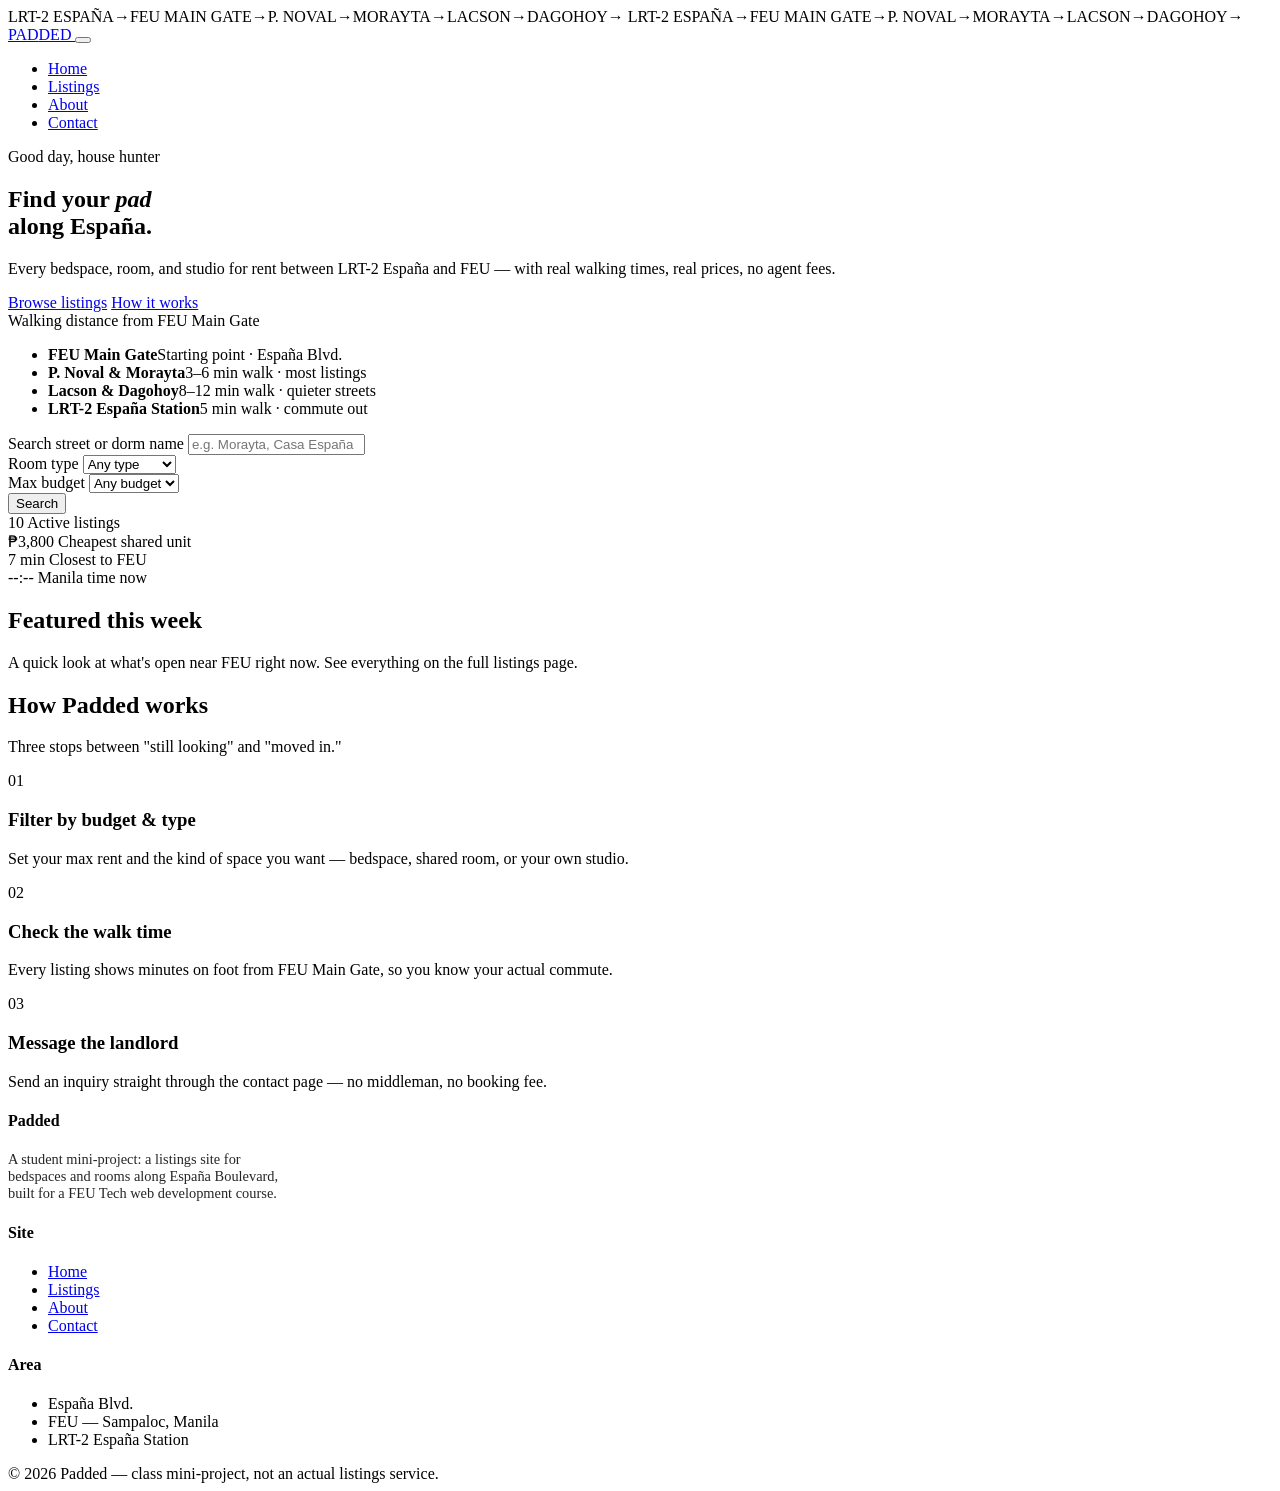
==== index.html @ 3aa0f901 "Add files via upload" ====
<!DOCTYPE html>
<html lang="en">
<head>
  <meta charset="UTF-8">
  <meta name="viewport" content="width=device-width, initial-scale=1.0">
  <title>Padded — Find Your Pad Along España Blvd</title>
  <meta name="description" content="Padded helps FEU and Manila-area students find bedspaces, rooms, and studio units for rent along España Boulevard — with real walking distances, prices, and amenities.">
  <meta name="keywords" content="dorm España, boarding house FEU, bedspace Manila, student housing España Blvd, dorm hunter">
  <link rel="preconnect" href="https://fonts.googleapis.com">
  <link href="https://fonts.googleapis.com/css2?family=Anton&family=IBM+Plex+Mono:wght@400;600&family=Work+Sans:wght@400;500;600;700&display=swap" rel="stylesheet">
  <link rel="stylesheet" href="css/style.css">
</head>
<body>

  <div class="route-strip" aria-hidden="true">
    <div class="route-strip__track">
      <span>LRT-2 ESPAÑA</span><span>→</span><span>FEU MAIN GATE</span><span>→</span><span>P. NOVAL</span><span>→</span><span>MORAYTA</span><span>→</span><span>LACSON</span><span>→</span><span>DAGOHOY</span><span>→</span>
      <span>LRT-2 ESPAÑA</span><span>→</span><span>FEU MAIN GATE</span><span>→</span><span>P. NOVAL</span><span>→</span><span>MORAYTA</span><span>→</span><span>LACSON</span><span>→</span><span>DAGOHOY</span><span>→</span>
    </div>
  </div>

  <header class="site-header">
    <nav class="nav">
      <a href="index.html" class="brand">
        <span class="brand__mark">PAD</span>DED
      </a>
      <button class="nav__toggle" id="navToggle" aria-expanded="false" aria-controls="navLinks" aria-label="Toggle navigation menu">
        <span></span><span></span><span></span>
      </button>
      <ul class="nav__links" id="navLinks">
        <li><a href="index.html" aria-current="page">Home</a></li>
        <li><a href="listings.html">Listings</a></li>
        <li><a href="about.html">About</a></li>
        <li><a href="contact.html">Contact</a></li>
      </ul>
    </nav>
  </header>

  <main>
    <section class="hero">
      <div class="container">
        <div class="hero__grid">
          <div>
            <span class="eyebrow" id="greeting">Good day, house hunter</span>
            <h1>Find your <em>pad</em><br>along España.</h1>
            <p class="lead">Every bedspace, room, and studio for rent between LRT-2 España and FEU — with real walking times, real prices, no agent fees.</p>
            <div class="hero__actions">
              <a href="listings.html" class="btn btn--primary">Browse listings</a>
              <a href="about.html" class="btn btn--outline">How it works</a>
            </div>
          </div>
          <div class="route-map">
            <span class="route-map__label">Walking distance from FEU Main Gate</span>
            <ul class="route-line">
              <li><strong>FEU Main Gate</strong><span>Starting point · España Blvd.</span></li>
              <li class="here"><strong>P. Noval &amp; Morayta</strong><span>3–6 min walk · most listings</span></li>
              <li><strong>Lacson &amp; Dagohoy</strong><span>8–12 min walk · quieter streets</span></li>
              <li><strong>LRT-2 España Station</strong><span>5 min walk · commute out</span></li>
            </ul>
          </div>
        </div>
      </div>
    </section>

    <div class="container">
      <form class="search-panel" id="homeSearch" action="listings.html" method="get">
        <div class="field">
          <label for="q">Search street or dorm name</label>
          <input type="text" id="q" name="q" placeholder="e.g. Morayta, Casa España">
        </div>
        <div class="field">
          <label for="type">Room type</label>
          <select id="type" name="type">
            <option value="">Any type</option>
            <option value="Shared Unit">Shared Unit</option>
              <option value="Bedspace">Bedspace</option>
            <option value="Room for 2">Room for 2</option>
            <option value="Studio">Studio</option>
            <option value="Whole Unit">Whole Unit</option>
          </select>
        </div>
        <div class="field">
          <label for="budget">Max budget</label>
          <select id="budget" name="budget">
            <option value="">Any budget</option>
            <option value="3000">₱3,000</option>
            <option value="5000">₱5,000</option>
            <option value="8000">₱8,000</option>
            <option value="15000">₱15,000</option>
          </select>
        </div>
        <button type="submit" class="btn btn--dark">Search</button>
      </form>
    </div>

    <section>
      <div class="container">
        <div class="stat-strip">
          <div class="stat-strip__item">
            <span class="stat-strip__num" id="statCount">10</span>
            <span class="stat-strip__label">Active listings</span>
          </div>
          <div class="stat-strip__item">
            <span class="stat-strip__num">₱3,800</span>
            <span class="stat-strip__label">Cheapest shared unit</span>
          </div>
          <div class="stat-strip__item">
            <span class="stat-strip__num">7 min</span>
            <span class="stat-strip__label">Closest to FEU</span>
          </div>
          <div class="stat-strip__item">
            <span class="stat-strip__num" id="statTime">--:--</span>
            <span class="stat-strip__label">Manila time now</span>
          </div>
        </div>
      </div>
    </section>

    <section id="featured">
      <div class="container">
        <div class="section-head">
          <h2>Featured this week</h2>
          <p>A quick look at what's open near FEU right now. See everything on the full listings page.</p>
        </div>
        <div class="listing-grid" id="featuredGrid"></div>
      </div>
    </section>

    <section class="section--dark">
      <div class="container">
        <div class="section-head">
          <h2>How Padded works</h2>
          <p>Three stops between "still looking" and "moved in."</p>
        </div>
        <div class="steps">
          <div class="step">
            <span class="step__num">01</span>
            <h3>Filter by budget &amp; type</h3>
            <p>Set your max rent and the kind of space you want — bedspace, shared room, or your own studio.</p>
          </div>
          <div class="step">
            <span class="step__num">02</span>
            <h3>Check the walk time</h3>
            <p>Every listing shows minutes on foot from FEU Main Gate, so you know your actual commute.</p>
          </div>
          <div class="step">
            <span class="step__num">03</span>
            <h3>Message the landlord</h3>
            <p>Send an inquiry straight through the contact page — no middleman, no booking fee.</p>
          </div>
        </div>
      </div>
    </section>
  </main>

  <footer class="site-footer">
    <div class="container">
      <div class="footer-grid">
        <div>
          <h4>Padded</h4>
          <p style="max-width:38ch;opacity:.85;font-size:.9rem;">A student mini-project: a listings site for bedspaces and rooms along España Boulevard, built for a FEU Tech web development course.</p>
        </div>
        <div>
          <h4>Site</h4>
          <ul>
            <li><a href="index.html">Home</a></li>
            <li><a href="listings.html">Listings</a></li>
            <li><a href="about.html">About</a></li>
            <li><a href="contact.html">Contact</a></li>
          </ul>
        </div>
        <div>
          <h4>Area</h4>
          <ul>
            <li>España Blvd.</li>
            <li>FEU — Sampaloc, Manila</li>
            <li>LRT-2 España Station</li>
          </ul>
        </div>
      </div>
      <div class="footer-bottom">
        <span>© 2026 Padded — class mini-project, not an actual listings service.</span>
        <span id="footerTime"></span>
      </div>
    </div>
  </footer>

  <script src="js/listings-data.js"></script>
  <script src="js/main.js"></script>
</body>
</html>
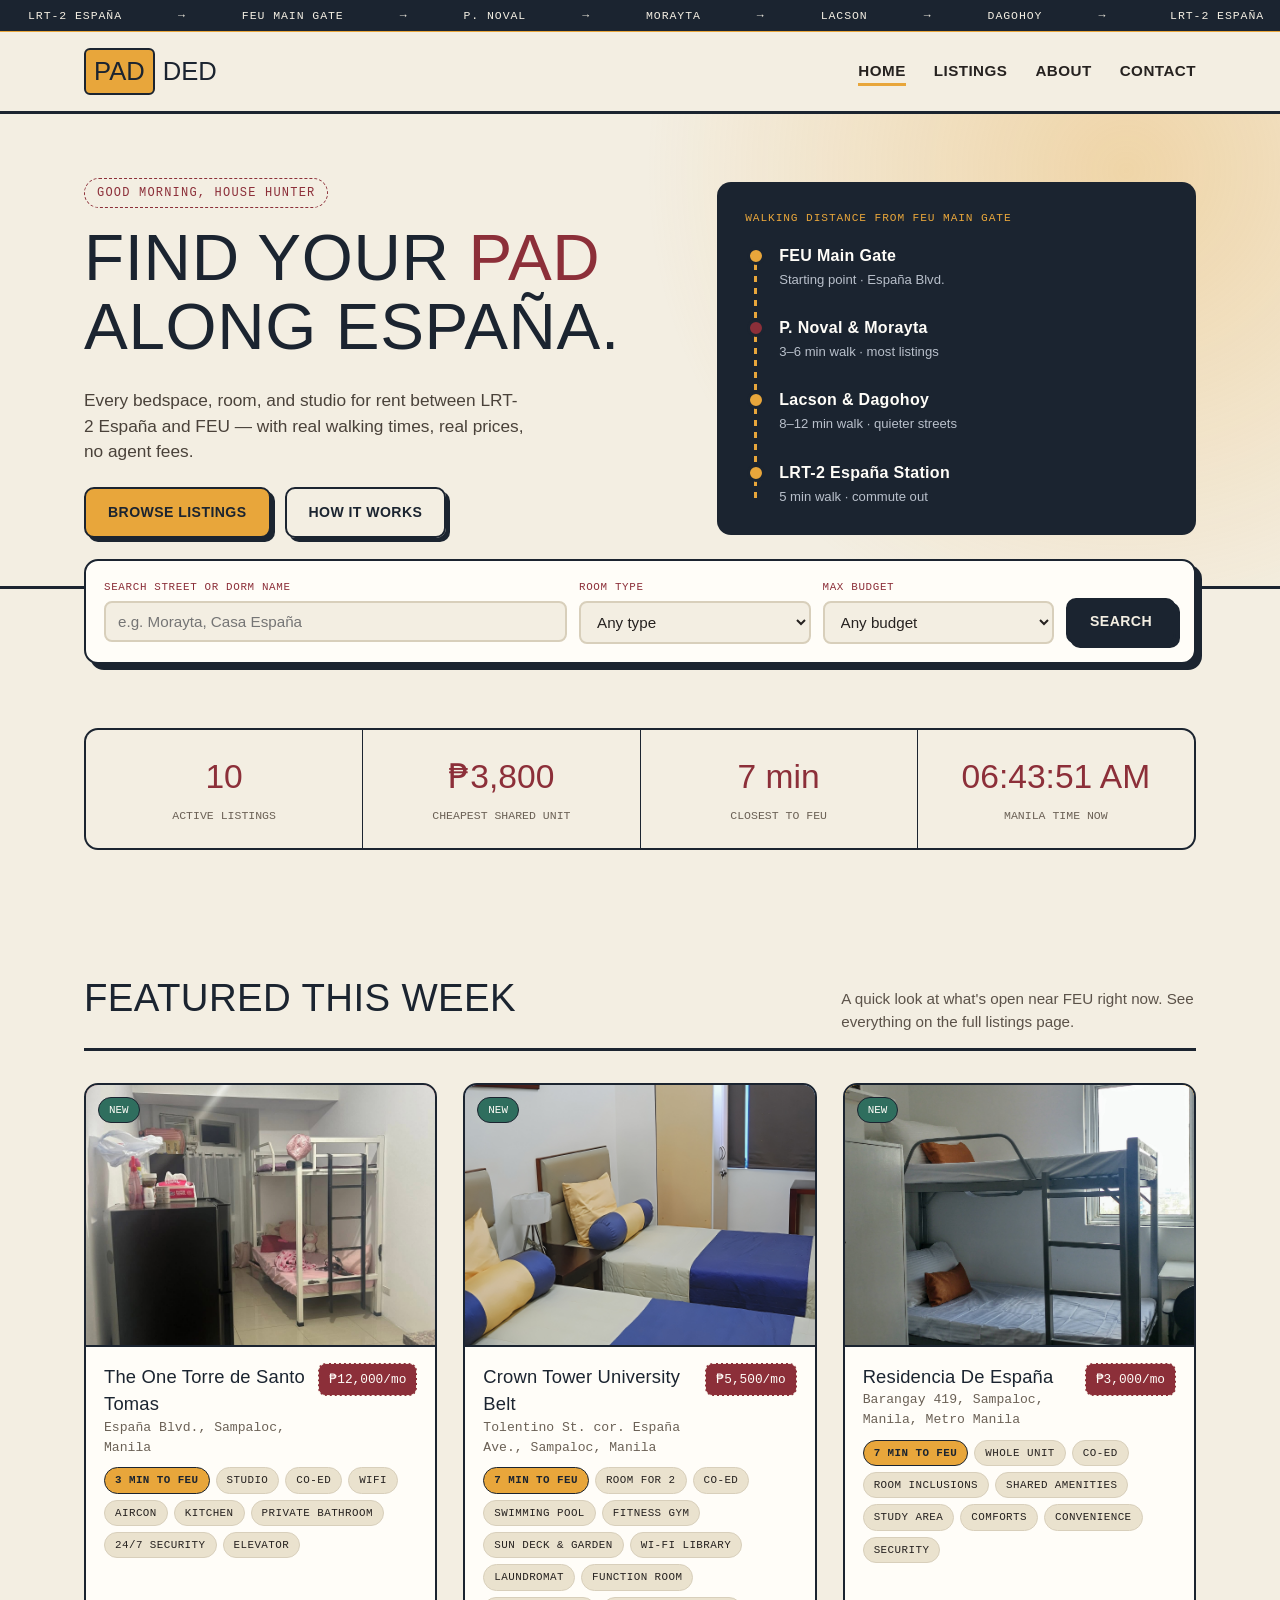
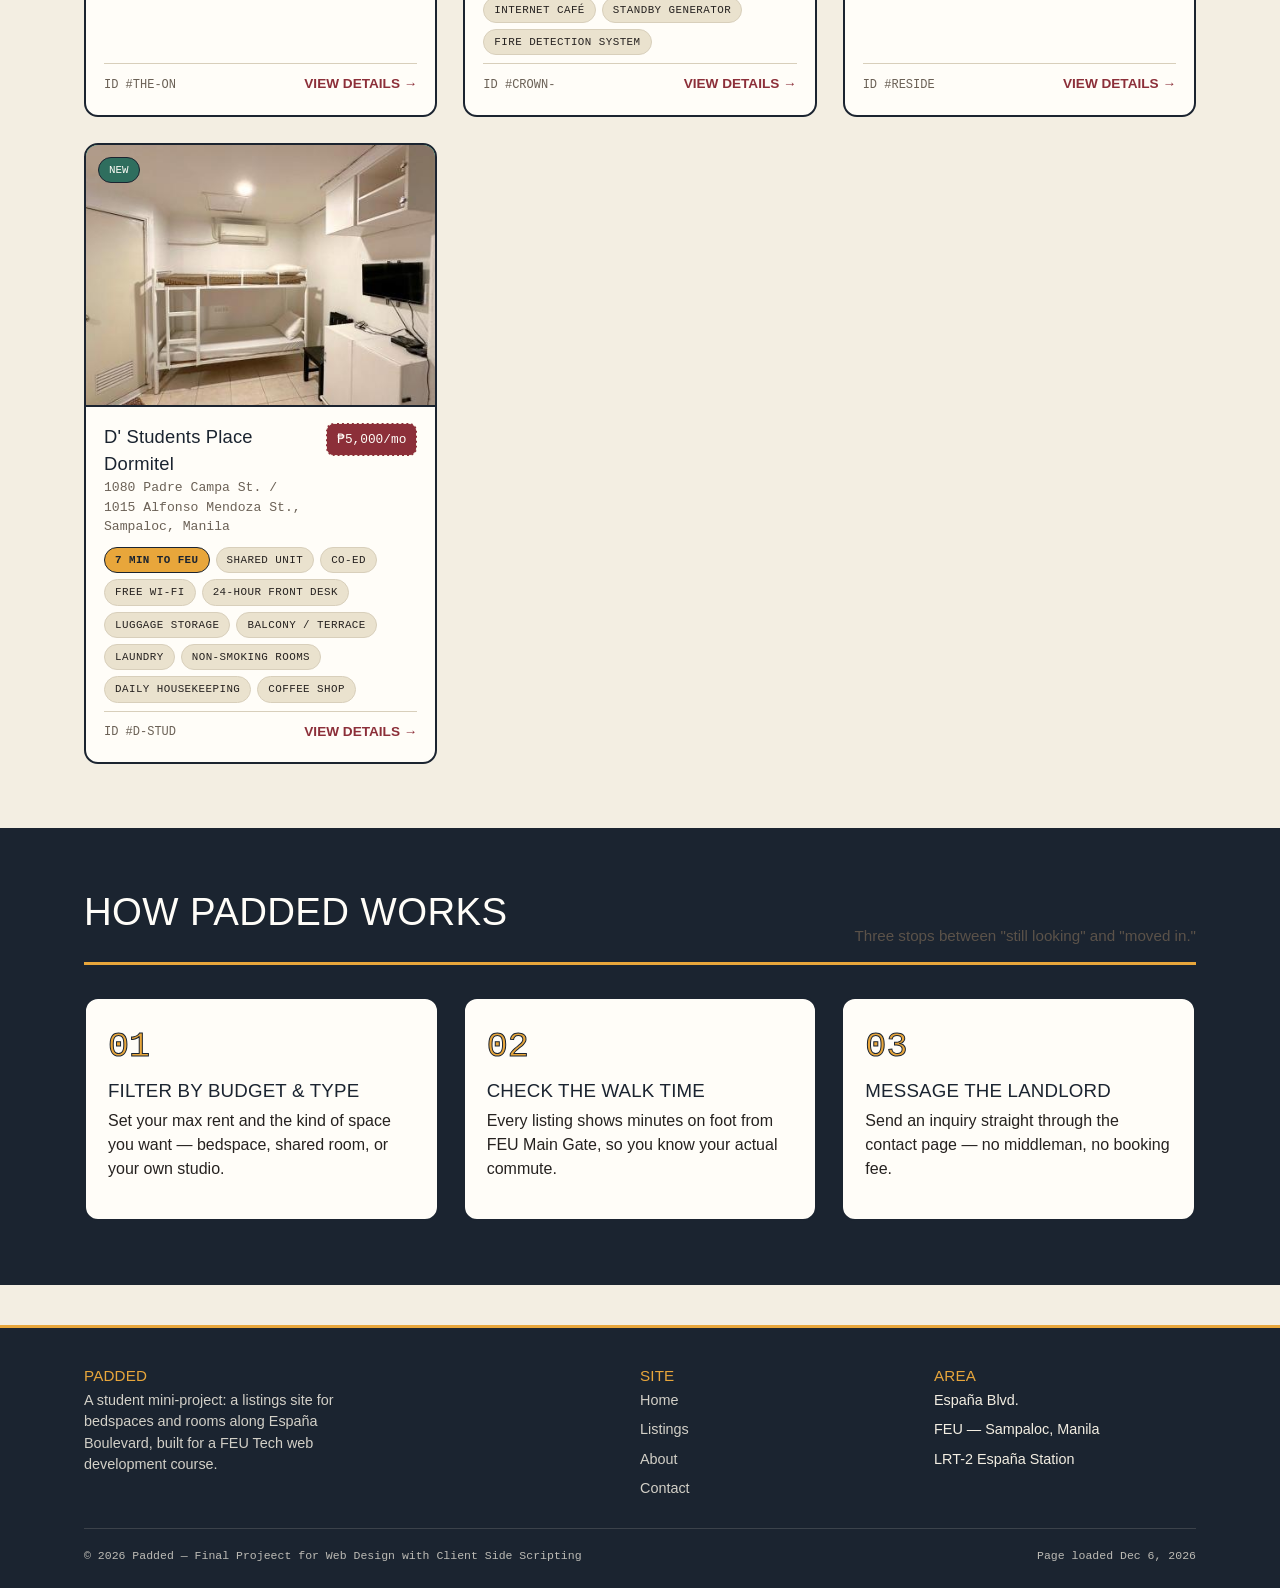
==== commit 3b34eeb9: "Update index.html" ====
--- a/index.html
+++ b/index.html
@@ -179,7 +179,7 @@
         </div>
       </div>
       <div class="footer-bottom">
-        <span>© 2026 Padded — class mini-project, not an actual listings service.</span>
+        <span>© 2026 Padded — Final Projeect for Web Design with Client Side Scripting</span>
         <span id="footerTime"></span>
       </div>
     </div>
--- a/css/style.css
+++ b/css/style.css
@@ -0,0 +1,834 @@
+/* =========================================================
+   PADDED — dorm hunting along España Blvd
+   Design tokens
+   ========================================================= */
+:root{
+  --ink:#1B2430;
+  --paper:#F3EEE2;
+  --paper-2:#EAE2CE;
+  --amber:#E8A63B;
+  --maroon:#8C2F39;
+  --teak:#2F6E5E;
+  --charcoal:#262220;
+  --line:#D8CFBB;
+  --white:#FFFDF8;
+
+  --font-display:'Anton', sans-serif;
+  --font-body:'Work Sans', sans-serif;
+  --font-mono:'IBM Plex Mono', monospace;
+
+  --radius:14px;
+  --max:1160px;
+}
+
+*,*::before,*::after{box-sizing:border-box;}
+html{scroll-behavior:smooth;}
+body{
+  margin:0;
+  font-family:var(--font-body);
+  color:var(--charcoal);
+  background:var(--paper);
+  line-height:1.5;
+  -webkit-font-smoothing:antialiased;
+}
+img{max-width:100%;display:block;}
+a{color:inherit;}
+h1,h2,h3,h4{
+  font-family:var(--font-display);
+  font-weight:400;
+  letter-spacing:0.01em;
+  line-height:1.05;
+  margin:0 0 .4em 0;
+  text-transform:uppercase;
+}
+p{margin:0 0 1em 0;}
+.container{max-width:var(--max);margin:0 auto;padding:0 24px;}
+:focus-visible{outline:3px solid var(--maroon);outline-offset:2px;}
+
+@media (prefers-reduced-motion: reduce){
+  *{animation-duration:0.01ms !important;transition-duration:0.01ms !important;}
+}
+
+/* =========================================================
+   Top ticker strip — signature "route line" motif
+   ========================================================= */
+.route-strip{
+  background:var(--ink);
+  color:var(--paper);
+  font-family:var(--font-mono);
+  font-size:.72rem;
+  letter-spacing:.08em;
+  text-transform:uppercase;
+  overflow:hidden;
+  white-space:nowrap;
+  border-bottom:1px solid var(--amber);
+}
+.route-strip__track{
+  display:inline-block;
+  padding:7px 0;
+  animation:scroll-left 26s linear infinite;
+}
+.route-strip__track span{margin:0 28px;}
+@keyframes scroll-left{
+  from{transform:translateX(0);}
+  to{transform:translateX(-50%);}
+}
+
+/* =========================================================
+   Header / Nav
+   ========================================================= */
+.site-header{
+  background:var(--paper);
+  border-bottom:3px solid var(--ink);
+  position:sticky;top:0;z-index:50;
+}
+.nav{
+  display:flex;
+  align-items:center;
+  justify-content:space-between;
+  padding:16px 24px;
+  max-width:var(--max);
+  margin:0 auto;
+}
+.brand{
+  display:flex;
+  align-items:baseline;
+  gap:8px;
+  font-family:var(--font-display);
+  font-size:1.6rem;
+  text-decoration:none;
+  color:var(--ink);
+}
+.brand__mark{
+  background:var(--amber);
+  color:var(--ink);
+  padding:2px 8px;
+  border-radius:6px;
+  border:2px solid var(--ink);
+}
+.brand__tag{
+  font-family:var(--font-mono);
+  font-size:.65rem;
+  text-transform:uppercase;
+  color:var(--maroon);
+  letter-spacing:.08em;
+}
+.nav__links{
+  display:flex;
+  gap:28px;
+  list-style:none;
+  margin:0;padding:0;
+  font-weight:600;
+  font-size:.95rem;
+  text-transform:uppercase;
+  letter-spacing:.03em;
+}
+.nav__links a{
+  text-decoration:none;
+  padding-bottom:4px;
+  border-bottom:3px solid transparent;
+}
+.nav__links a:hover,
+.nav__links a[aria-current="page"]{
+  border-bottom-color:var(--amber);
+}
+.nav__toggle{
+  display:none;
+  flex-direction:column;
+  gap:5px;
+  background:none;
+  border:2px solid var(--ink);
+  border-radius:8px;
+  padding:9px 11px;
+  cursor:pointer;
+}
+.nav__toggle span{
+  width:22px;height:2px;background:var(--ink);display:block;
+}
+@media (max-width:820px){
+  .nav__toggle{display:flex;}
+  .nav__links{
+    position:absolute;
+    top:100%;left:0;right:0;
+    background:var(--paper);
+    flex-direction:column;
+    gap:0;
+    border-bottom:3px solid var(--ink);
+    max-height:0;
+    overflow:hidden;
+    transition:max-height .25s ease;
+  }
+  .nav__links.is-open{max-height:320px;}
+  .nav__links li{border-top:1px solid var(--line);}
+  .nav__links a{display:block;padding:14px 24px;border-bottom:none;}
+}
+
+/* =========================================================
+   Buttons
+   ========================================================= */
+.btn{
+  display:inline-flex;
+  align-items:center;
+  gap:8px;
+  font-family:var(--font-body);
+  font-weight:700;
+  text-transform:uppercase;
+  letter-spacing:.03em;
+  font-size:.88rem;
+  padding:13px 22px;
+  border-radius:10px;
+  border:2px solid var(--ink);
+  text-decoration:none;
+  cursor:pointer;
+  transition:transform .12s ease, box-shadow .12s ease;
+  box-shadow:4px 4px 0 var(--ink);
+}
+.btn:hover{transform:translate(-2px,-2px);box-shadow:6px 6px 0 var(--ink);}
+.btn:active{transform:translate(0,0);box-shadow:2px 2px 0 var(--ink);}
+.btn--primary{background:var(--amber);color:var(--ink);}
+.btn--dark{background:var(--ink);color:var(--paper);}
+.btn--outline{background:transparent;color:var(--ink);}
+.btn--maroon{background:var(--maroon);color:var(--white);border-color:var(--ink);}
+
+/* =========================================================
+   Hero
+   ========================================================= */
+.hero{
+  padding:64px 0 48px;
+  border-bottom:3px solid var(--ink);
+  background:
+    radial-gradient(circle at 88% 12%, rgba(232,166,59,.35), transparent 40%),
+    var(--paper);
+}
+.hero__grid{
+  display:grid;
+  grid-template-columns:1.1fr .9fr;
+  gap:48px;
+  align-items:center;
+}
+@media (max-width:900px){.hero__grid{grid-template-columns:1fr;}}
+.eyebrow{
+  font-family:var(--font-mono);
+  text-transform:uppercase;
+  letter-spacing:.1em;
+  font-size:.75rem;
+  color:var(--maroon);
+  display:inline-block;
+  border:1px dashed var(--maroon);
+  border-radius:20px;
+  padding:5px 12px;
+  margin-bottom:16px;
+}
+.hero h1{font-size:clamp(2.4rem,5.5vw,4.1rem);color:var(--ink);}
+.hero h1 em{font-style:normal;color:var(--maroon);}
+.hero p.lead{font-size:1.08rem;max-width:46ch;color:#4a423a;}
+.hero__actions{display:flex;gap:14px;flex-wrap:wrap;margin-top:22px;}
+
+/* Route map signature illustration */
+.route-map{
+  background:var(--ink);
+  border-radius:var(--radius);
+  padding:28px;
+  color:var(--paper);
+  position:relative;
+  overflow:hidden;
+}
+.route-map__label{
+  font-family:var(--font-mono);
+  font-size:.7rem;
+  text-transform:uppercase;
+  letter-spacing:.08em;
+  color:var(--amber);
+  margin-bottom:18px;
+  display:block;
+}
+.route-line{list-style:none;margin:0;padding:0;position:relative;}
+.route-line::before{
+  content:"";
+  position:absolute;left:9px;top:8px;bottom:8px;
+  width:3px;background:repeating-linear-gradient(to bottom,var(--amber) 0 6px,transparent 6px 12px);
+}
+.route-line li{
+  position:relative;
+  padding:0 0 26px 34px;
+  font-size:.92rem;
+}
+.route-line li:last-child{padding-bottom:0;}
+.route-line li::before{
+  content:"";
+  position:absolute;left:2px;top:3px;
+  width:18px;height:18px;
+  background:var(--amber);
+  border:3px solid var(--ink);
+  border-radius:50%;
+}
+.route-line li strong{display:block;font-family:var(--font-display);font-size:1rem;letter-spacing:.02em;color:var(--white);}
+.route-line li span{color:#B9C0CB;font-size:.82rem;}
+.route-line li.here::before{background:var(--maroon);}
+
+/* =========================================================
+   Search bar (home + listings)
+   ========================================================= */
+.search-panel{
+  background:var(--white);
+  border:2px solid var(--ink);
+  border-radius:var(--radius);
+  padding:18px;
+  display:grid;
+  grid-template-columns:2fr 1fr 1fr auto;
+  gap:12px;
+  box-shadow:6px 6px 0 var(--ink);
+  margin-top:-30px;
+  position:relative;
+  z-index:5;
+}
+@media (max-width:760px){.search-panel{grid-template-columns:1fr;}}
+.field label{
+  display:block;
+  font-family:var(--font-mono);
+  font-size:.68rem;
+  text-transform:uppercase;
+  letter-spacing:.06em;
+  color:var(--maroon);
+  margin-bottom:5px;
+}
+.field input,.field select{
+  width:100%;
+  font-family:var(--font-body);
+  font-size:.95rem;
+  padding:10px 12px;
+  border:2px solid var(--line);
+  border-radius:8px;
+  background:var(--paper);
+  color:var(--charcoal);
+}
+.field input:focus,.field select:focus{border-color:var(--ink);}
+.search-panel .btn{align-self:end;justify-content:center;}
+
+/* =========================================================
+   Section scaffolding
+   ========================================================= */
+section{padding:64px 0;}
+.section-head{
+  display:flex;
+  justify-content:space-between;
+  align-items:flex-end;
+  gap:24px;
+  margin-bottom:32px;
+  border-bottom:3px solid var(--ink);
+  padding-bottom:14px;
+}
+.section-head h2{font-size:clamp(1.7rem,3.4vw,2.4rem);color:var(--ink);}
+.section-head p{margin:0;max-width:42ch;color:#5b5249;font-size:.95rem;}
+.section--dark{background:var(--ink);color:var(--paper);}
+.section--dark h2{color:var(--white);}
+.section--dark .section-head{border-bottom-color:var(--amber);}
+
+/* =========================================================
+   Listing cards
+   ========================================================= */
+.listing-grid{
+  display:grid;
+  grid-template-columns:repeat(auto-fill,minmax(280px,1fr));
+  gap:26px;
+}
+.card{
+  background:var(--white);
+  border:2px solid var(--ink);
+  border-radius:var(--radius);
+  overflow:hidden;
+  display:flex;
+  flex-direction:column;
+  transition:transform .15s ease, box-shadow .15s ease;
+  cursor:pointer;
+}
+.card:hover{transform:translateY(-4px);box-shadow:6px 8px 0 var(--ink);}
+.card:focus-visible{outline:3px solid var(--amber);outline-offset:2px;}
+.card__thumb{
+  aspect-ratio:4/3;
+  display:flex;align-items:center;justify-content:center;
+  border-bottom:2px solid var(--ink);
+  position:relative;
+}
+.card__thumb-hint{
+  position:absolute;
+  bottom:8px;right:10px;
+  font-family:var(--font-mono);
+  font-size:.68rem;
+  background:rgba(27,36,48,.75);
+  color:var(--paper);
+  padding:4px 8px;
+  border-radius:20px;
+  opacity:0;
+  transform:translateY(4px);
+  transition:opacity .15s ease, transform .15s ease;
+}
+.card:hover .card__thumb-hint,
+.card:focus-visible .card__thumb-hint{opacity:1;transform:translateY(0);}
+.card__body{padding:16px 18px 20px;display:flex;flex-direction:column;gap:8px;flex:1;}
+.card__top{display:flex;justify-content:space-between;align-items:flex-start;gap:10px;}
+.card__title{font-family:var(--font-display);font-size:1.15rem;letter-spacing:.01em;color:var(--ink);}
+.card__street{font-size:.82rem;color:#6b6156;font-family:var(--font-mono);}
+.fare-tag{
+  font-family:var(--font-mono);
+  background:var(--maroon);
+  color:var(--white);
+  padding:6px 10px;
+  border-radius:8px;
+  font-size:.8rem;
+  white-space:nowrap;
+  border:1px dashed var(--paper);
+}
+.chip-row{display:flex;flex-wrap:wrap;gap:6px;margin-top:2px;}
+.chip{
+  font-family:var(--font-mono);
+  font-size:.68rem;
+  text-transform:uppercase;
+  letter-spacing:.04em;
+  background:var(--paper-2);
+  border:1px solid var(--line);
+  border-radius:20px;
+  padding:4px 10px;
+}
+.chip--route{background:var(--amber);border-color:var(--ink);color:var(--ink);font-weight:700;}
+.card__foot{
+  margin-top:auto;
+  display:flex;
+  justify-content:space-between;
+  align-items:center;
+  padding-top:10px;
+  border-top:1px solid var(--line);
+}
+.card__foot a{
+  font-weight:700;font-size:.85rem;text-transform:uppercase;
+  text-decoration:none;color:var(--maroon);
+}
+.tally{font-family:var(--font-mono);font-size:.75rem;color:#6b6156;}
+
+/* =========================================================
+   Filter bar (listings page)
+   ========================================================= */
+.filter-bar{
+  display:flex;
+  flex-wrap:wrap;
+  gap:10px;
+  margin-bottom:30px;
+}
+.filter-btn{
+  font-family:var(--font-mono);
+  font-size:.78rem;
+  text-transform:uppercase;
+  letter-spacing:.04em;
+  background:var(--white);
+  border:2px solid var(--ink);
+  border-radius:24px;
+  padding:8px 16px;
+  cursor:pointer;
+}
+.filter-btn.is-active{background:var(--ink);color:var(--paper);}
+.results-empty{
+  border:2px dashed var(--line);
+  border-radius:var(--radius);
+  padding:40px;
+  text-align:center;
+  color:#6b6156;
+  font-family:var(--font-mono);
+}
+
+/* =========================================================
+   Stat / value strip
+   ========================================================= */
+.stat-strip{
+  display:grid;
+  grid-template-columns:repeat(4,1fr);
+  gap:1px;
+  background:var(--ink);
+  border:2px solid var(--ink);
+  border-radius:var(--radius);
+  overflow:hidden;
+}
+@media (max-width:700px){.stat-strip{grid-template-columns:repeat(2,1fr);}}
+.stat-strip__item{
+  background:var(--paper);
+  padding:22px 18px;
+  text-align:center;
+}
+.stat-strip__num{font-family:var(--font-display);font-size:2.1rem;color:var(--maroon);display:block;}
+.stat-strip__label{font-family:var(--font-mono);font-size:.72rem;text-transform:uppercase;color:#6b6156;}
+
+/* =========================================================
+   How-it-works steps
+   ========================================================= */
+.steps{
+  display:grid;
+  grid-template-columns:repeat(3,1fr);
+  gap:24px;
+}
+@media (max-width:820px){.steps{grid-template-columns:1fr;}}
+.step{
+  background:var(--white);
+  border:2px solid var(--ink);
+  border-radius:var(--radius);
+  padding:22px;
+}
+.step__num{
+  font-family:var(--font-mono);
+  color:var(--amber);
+  -webkit-text-stroke:1px var(--ink);
+  font-size:2.2rem;
+  display:block;
+  margin-bottom:8px;
+}
+.step h3{color:var(--ink);}
+.step p{color:var(--charcoal);}
+
+/* =========================================================
+   About page bits
+   ========================================================= */
+.split{
+  display:grid;
+  grid-template-columns:1fr 1fr;
+  gap:48px;
+  align-items:center;
+}
+@media (max-width:860px){.split{grid-template-columns:1fr;}}
+.value-list{list-style:none;margin:0;padding:0;display:grid;gap:14px;}
+.value-list li{
+  display:flex;gap:12px;
+  padding:14px;
+  border:2px solid var(--ink);
+  border-radius:10px;
+  background:var(--white);
+}
+.value-list b{font-family:var(--font-display);font-weight:400;color:var(--maroon);}
+
+.team-grid{display:grid;grid-template-columns:repeat(auto-fit,minmax(200px,1fr));gap:20px;}
+.team-card{text-align:center;background:var(--white);border:2px solid var(--ink);border-radius:var(--radius);padding:18px;}
+.team-card__avatar{width:72px;height:72px;border-radius:50%;margin:0 auto 12px;border:3px solid var(--ink);}
+.team-card h3{color:var(--ink);}
+.team-card p{color:var(--charcoal);opacity:1;}
+
+/* =========================================================
+   Contact page
+   ========================================================= */
+.contact-grid{display:grid;grid-template-columns:1fr 1fr;gap:48px;}
+@media (max-width:860px){.contact-grid{grid-template-columns:1fr;}}
+.form-card{
+  background:var(--white);
+  border:2px solid var(--ink);
+  border-radius:var(--radius);
+  padding:28px;
+  box-shadow:6px 6px 0 var(--ink);
+}
+.form-row{margin-bottom:18px;}
+.form-row label{
+  display:block;font-family:var(--font-mono);font-size:.72rem;
+  text-transform:uppercase;letter-spacing:.05em;margin-bottom:6px;color:var(--ink);
+}
+.form-row input,.form-row select,.form-row textarea{
+  width:100%;padding:11px 13px;border:2px solid var(--line);border-radius:8px;
+  font-family:var(--font-body);font-size:.95rem;background:var(--paper);color:var(--charcoal);
+}
+.form-row input:focus,.form-row select:focus,.form-row textarea:focus{border-color:var(--ink);}
+.form-row textarea{resize:vertical;min-height:110px;}
+.form-row .error{
+  color:var(--maroon);font-size:.78rem;margin-top:6px;display:none;font-family:var(--font-mono);
+}
+.form-row.has-error input,
+.form-row.has-error select,
+.form-row.has-error textarea{border-color:var(--maroon);}
+.form-row.has-error .error{display:block;}
+#formStatus{
+  margin-top:16px;padding:14px;border-radius:8px;font-family:var(--font-mono);font-size:.85rem;display:none;
+}
+#formStatus.success{display:block;background:#DFF0E7;border:2px solid var(--teak);color:var(--teak);}
+#formStatus.error{display:block;background:#F6E1E4;border:2px solid var(--maroon);color:var(--maroon);}
+
+.info-card{border:2px solid var(--ink);border-radius:var(--radius);padding:22px;background:var(--ink);color:var(--paper);margin-bottom:16px;}
+.info-card h3{color:var(--amber);font-size:1.1rem;}
+.faq{border-top:1px solid var(--line);padding:14px 0;}
+.faq summary{cursor:pointer;font-weight:700;}
+
+/* =========================================================
+   Footer
+   ========================================================= */
+.site-footer{
+  background:var(--ink);
+  color:var(--paper);
+  padding:40px 0 24px;
+  margin-top:40px;
+  border-top:3px solid var(--amber);
+}
+.footer-grid{display:grid;grid-template-columns:2fr 1fr 1fr;gap:32px;margin-bottom:28px;}
+@media (max-width:700px){.footer-grid{grid-template-columns:1fr;}}
+.site-footer h4{color:var(--amber);font-size:.95rem;}
+.site-footer ul{list-style:none;margin:0;padding:0;display:grid;gap:8px;font-size:.9rem;}
+.site-footer a{text-decoration:none;color:var(--paper);opacity:.85;}
+.site-footer a:hover{opacity:1;text-decoration:underline;}
+.footer-bottom{
+  border-top:1px solid rgba(243,238,226,.2);
+  padding-top:18px;
+  display:flex;justify-content:space-between;flex-wrap:wrap;gap:10px;
+  font-family:var(--font-mono);font-size:.72rem;opacity:.75;
+}
+
+/* =========================================================
+   Utility
+   ========================================================= */
+.visually-hidden{
+  position:absolute;width:1px;height:1px;overflow:hidden;clip:rect(0 0 0 0);white-space:nowrap;
+}
+.badge-new{
+  position:absolute;top:12px;left:12px;
+  background:var(--teak);color:var(--white);
+  font-family:var(--font-mono);font-size:.68rem;text-transform:uppercase;
+  padding:4px 10px;border-radius:20px;border:1px solid var(--ink);
+}
+
+/* =========================================================
+   Photo gallery modal (opened on card click)
+   ========================================================= */
+.gallery-overlay{
+  display:none;
+  position:fixed;inset:0;
+  background:rgba(27,36,48,.78);
+  z-index:200;
+  align-items:center;justify-content:center;
+  padding:20px;
+}
+.gallery-overlay.is-open{display:flex;}
+.gallery-modal{
+  background:var(--white);
+  border:2px solid var(--ink);
+  border-radius:var(--radius);
+  width:100%;
+  max-width:640px;
+  max-height:92vh;
+  overflow:hidden;
+  display:flex;
+  flex-direction:column;
+  position:relative;
+  box-shadow:8px 10px 0 var(--ink);
+}
+.gallery-close{
+  position:absolute;top:10px;right:10px;
+  z-index:2;
+  width:34px;height:34px;
+  border-radius:50%;
+  border:2px solid var(--ink);
+  background:var(--white);
+  font-size:1rem;line-height:1;
+  cursor:pointer;
+}
+.gallery-main{
+  position:relative;
+  display:flex;align-items:center;justify-content:center;
+  aspect-ratio:4/3;
+  border-bottom:2px solid var(--ink);
+}
+.gallery-main img{
+  max-width:70%;max-height:70%;
+}
+.gallery-nav{
+  position:absolute;top:50%;transform:translateY(-50%);
+  width:38px;height:38px;
+  border-radius:50%;
+  border:2px solid var(--ink);
+  background:var(--white);
+  font-size:1rem;
+  cursor:pointer;
+}
+.gallery-nav--prev{left:12px;}
+.gallery-nav--next{right:12px;}
+.gallery-caption{
+  position:absolute;bottom:10px;left:12px;
+  font-family:var(--font-mono);
+  font-size:.72rem;
+  background:rgba(27,36,48,.75);
+  color:var(--paper);
+  padding:4px 10px;
+  border-radius:20px;
+}
+.gallery-thumbs{
+  display:flex;gap:8px;
+  padding:12px 14px;
+  overflow-x:auto;
+  border-bottom:1px solid var(--line);
+}
+.gallery-thumb{
+  flex:0 0 auto;
+  width:52px;height:44px;
+  padding:0;
+  border-radius:8px;
+  border:2px solid transparent;
+  overflow:hidden;
+  cursor:pointer;
+  background:var(--paper-2);
+}
+.gallery-thumb img{
+    width:100%;
+    height:100%;
+    object-fit:contain;
+    background:#f5f5f5;
+}
+
+.gallery-thumb.is-active{
+    border-color:var(--maroon);
+}
+
+.gallery-info{
+    display:flex;
+    justify-content:space-between;
+    align-items:center;
+    gap:12px;
+    padding:14px 18px 18px;
+    flex-wrap:wrap;
+}
+
+.gallery-info .btn{
+    text-decoration:none;
+}
+
+/* Listing Cards */
+.listing-photo{
+    width:100%;
+    height:320px;          /* Increased from 220px */
+    object-fit:cover;      /* Keeps the card looking clean */
+    display:block;
+    border-radius:12px;
+}
+
+.card__thumb{
+    overflow:hidden;
+}
+
+/* Details Page Gallery — superseded by .detail-gallery__main / .detail-thumb below */
+#amenities li{
+    margin-bottom:10px;
+}
+/* =========================================================
+   Dorm detail page
+   ========================================================= */
+.detail-header{
+  display:flex;
+  justify-content:space-between;
+  align-items:flex-end;
+  flex-wrap:wrap;
+  gap:16px;
+  border-bottom:2px solid var(--ink);
+  padding-bottom:24px;
+  margin-bottom:28px;
+}
+.detail-grid{
+  display:grid;
+  grid-template-columns:1fr 320px;
+  gap:28px;
+  align-items:start;
+}
+@media (max-width:860px){
+  .detail-grid{grid-template-columns:1fr;}
+}
+.detail-card{
+  background:var(--white);
+  border:2px solid var(--ink);
+  border-radius:var(--radius);
+  padding:22px 24px;
+  margin-bottom:24px;
+}
+.detail-card h2{font-size:1.3rem;color:var(--ink);margin-bottom:16px;}
+.detail-card--sticky{position:sticky;top:20px;margin-bottom:0;}
+
+/* Gallery */
+.detail-gallery{margin-bottom:24px;}
+.detail-gallery__main{
+  border:2px solid var(--ink);
+  border-radius:var(--radius);
+  overflow:hidden;
+  height:440px;
+  background:var(--paper-2);
+}
+.detail-gallery__main img{display:block;width:100%;height:100%;object-fit:cover;}
+@media (max-width:640px){
+  .detail-gallery__main{height:280px;}
+}
+.detail-gallery__thumbs{
+  display:flex;
+  gap:10px;
+  margin-top:10px;
+  overflow-x:auto;
+  padding-bottom:4px;
+}
+.detail-thumb{
+  flex:0 0 auto;
+  width:84px;height:64px;
+  padding:0;
+  border-radius:8px;
+  border:2px solid transparent;
+  overflow:hidden;
+  cursor:pointer;
+  background:var(--paper-2);
+}
+.detail-thumb img{width:100%;height:100%;object-fit:cover;}
+.detail-thumb.is-active{border-color:var(--maroon);}
+.detail-thumb:hover{border-color:var(--amber);}
+
+/* Rates */
+.rates-grid{
+  display:grid;
+  grid-template-columns:repeat(auto-fit,minmax(180px,1fr));
+  gap:12px;
+}
+.rate-card{
+  display:flex;
+  flex-direction:column;
+  gap:4px;
+  border:2px solid var(--line);
+  border-radius:10px;
+  padding:14px 16px;
+  background:var(--paper);
+}
+.rate-card__label{
+  font-family:var(--font-mono);
+  font-size:.72rem;
+  text-transform:uppercase;
+  letter-spacing:.05em;
+  color:#6b6156;
+}
+.rate-card__value{
+  font-weight:700;
+  font-size:1.05rem;
+  color:var(--maroon);
+}
+
+/* Amenities */
+.amenities-grid{
+  list-style:none;
+  margin:0;padding:0;
+  display:grid;
+  grid-template-columns:repeat(auto-fit,minmax(180px,1fr));
+  gap:10px 16px;
+}
+.amenities-grid li{
+  display:flex;
+  align-items:center;
+  gap:10px;
+  font-size:.95rem;
+}
+.amenity-dot{
+  width:8px;height:8px;
+  border-radius:50%;
+  background:var(--teak);
+  flex:0 0 auto;
+}
+
+/* Quick facts sidebar */
+.fact-list{margin:0 0 18px 0;display:flex;flex-direction:column;gap:12px;}
+.fact-list > div{
+  display:flex;
+  justify-content:space-between;
+  gap:12px;
+  border-bottom:1px dashed var(--line);
+  padding-bottom:10px;
+}
+.fact-list dt{font-size:.82rem;color:#6b6156;}
+.fact-list dd{margin:0;font-weight:700;color:var(--ink);text-align:right;}
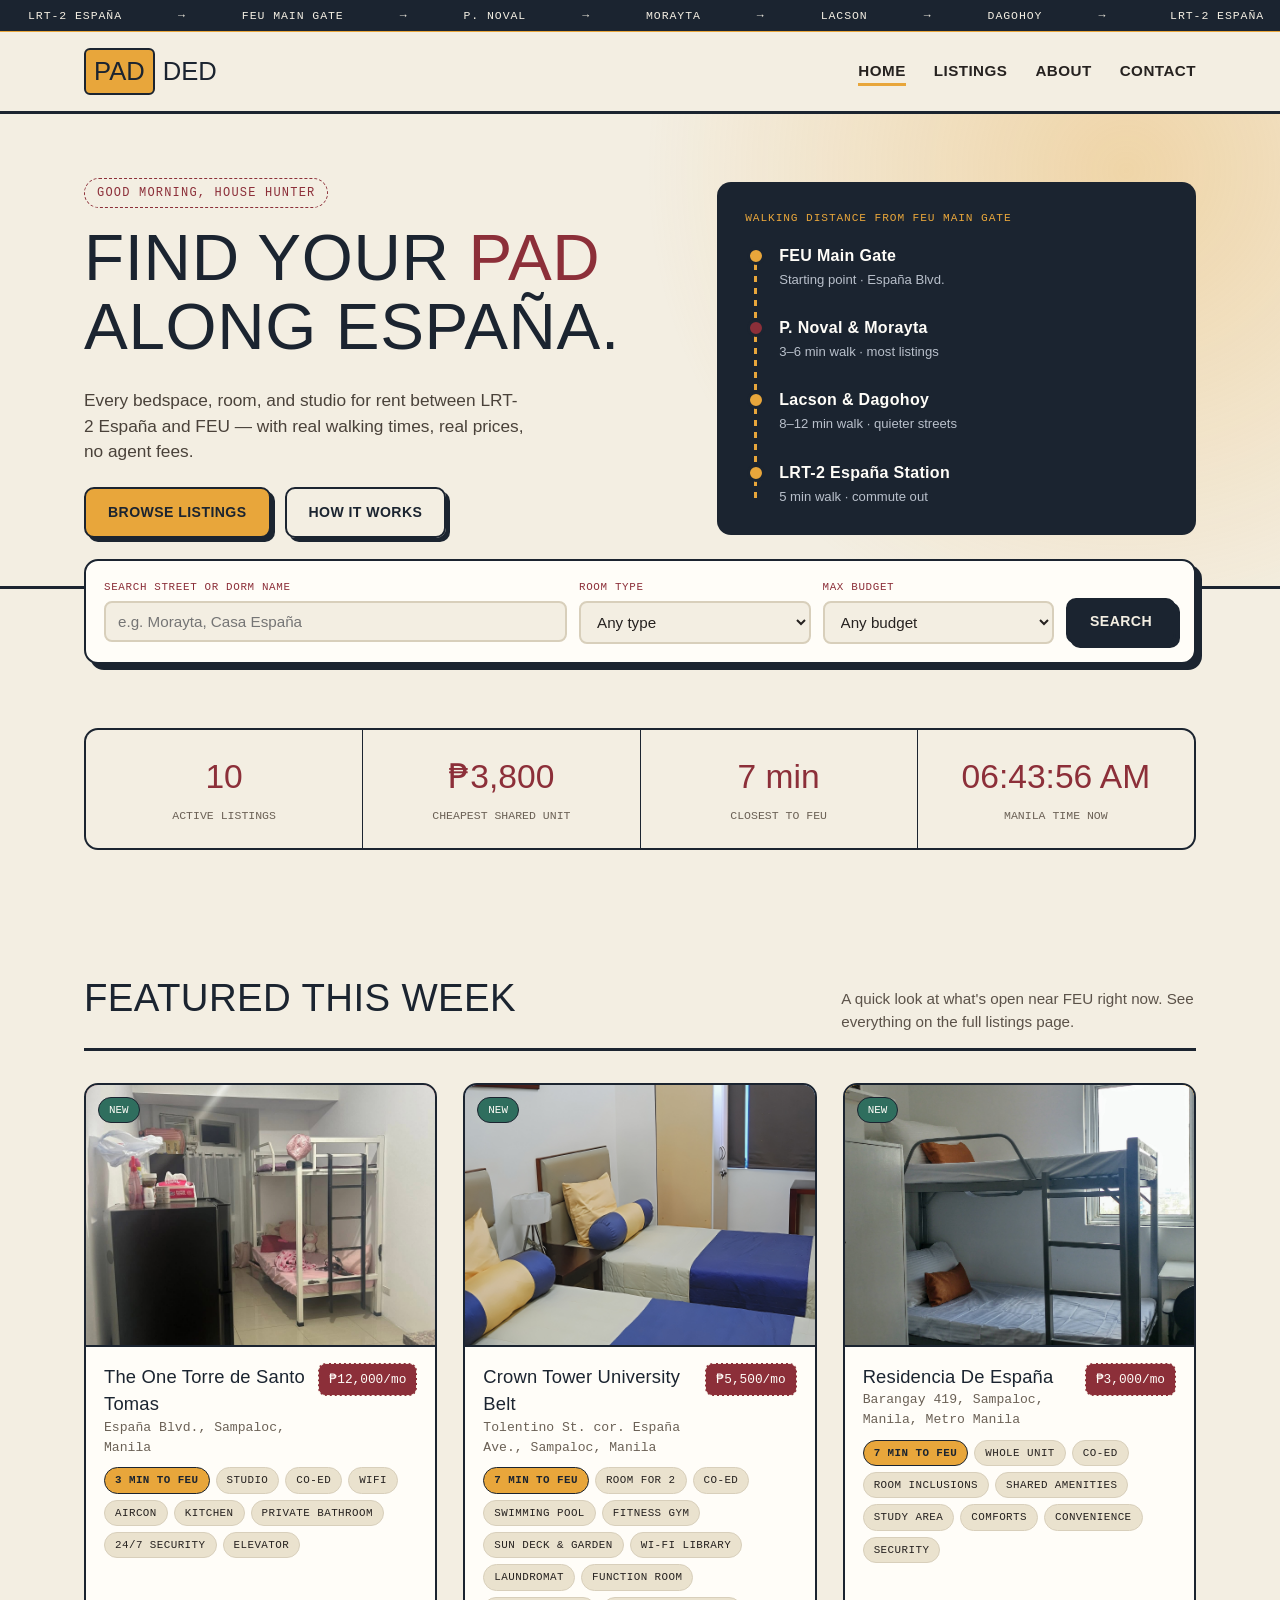
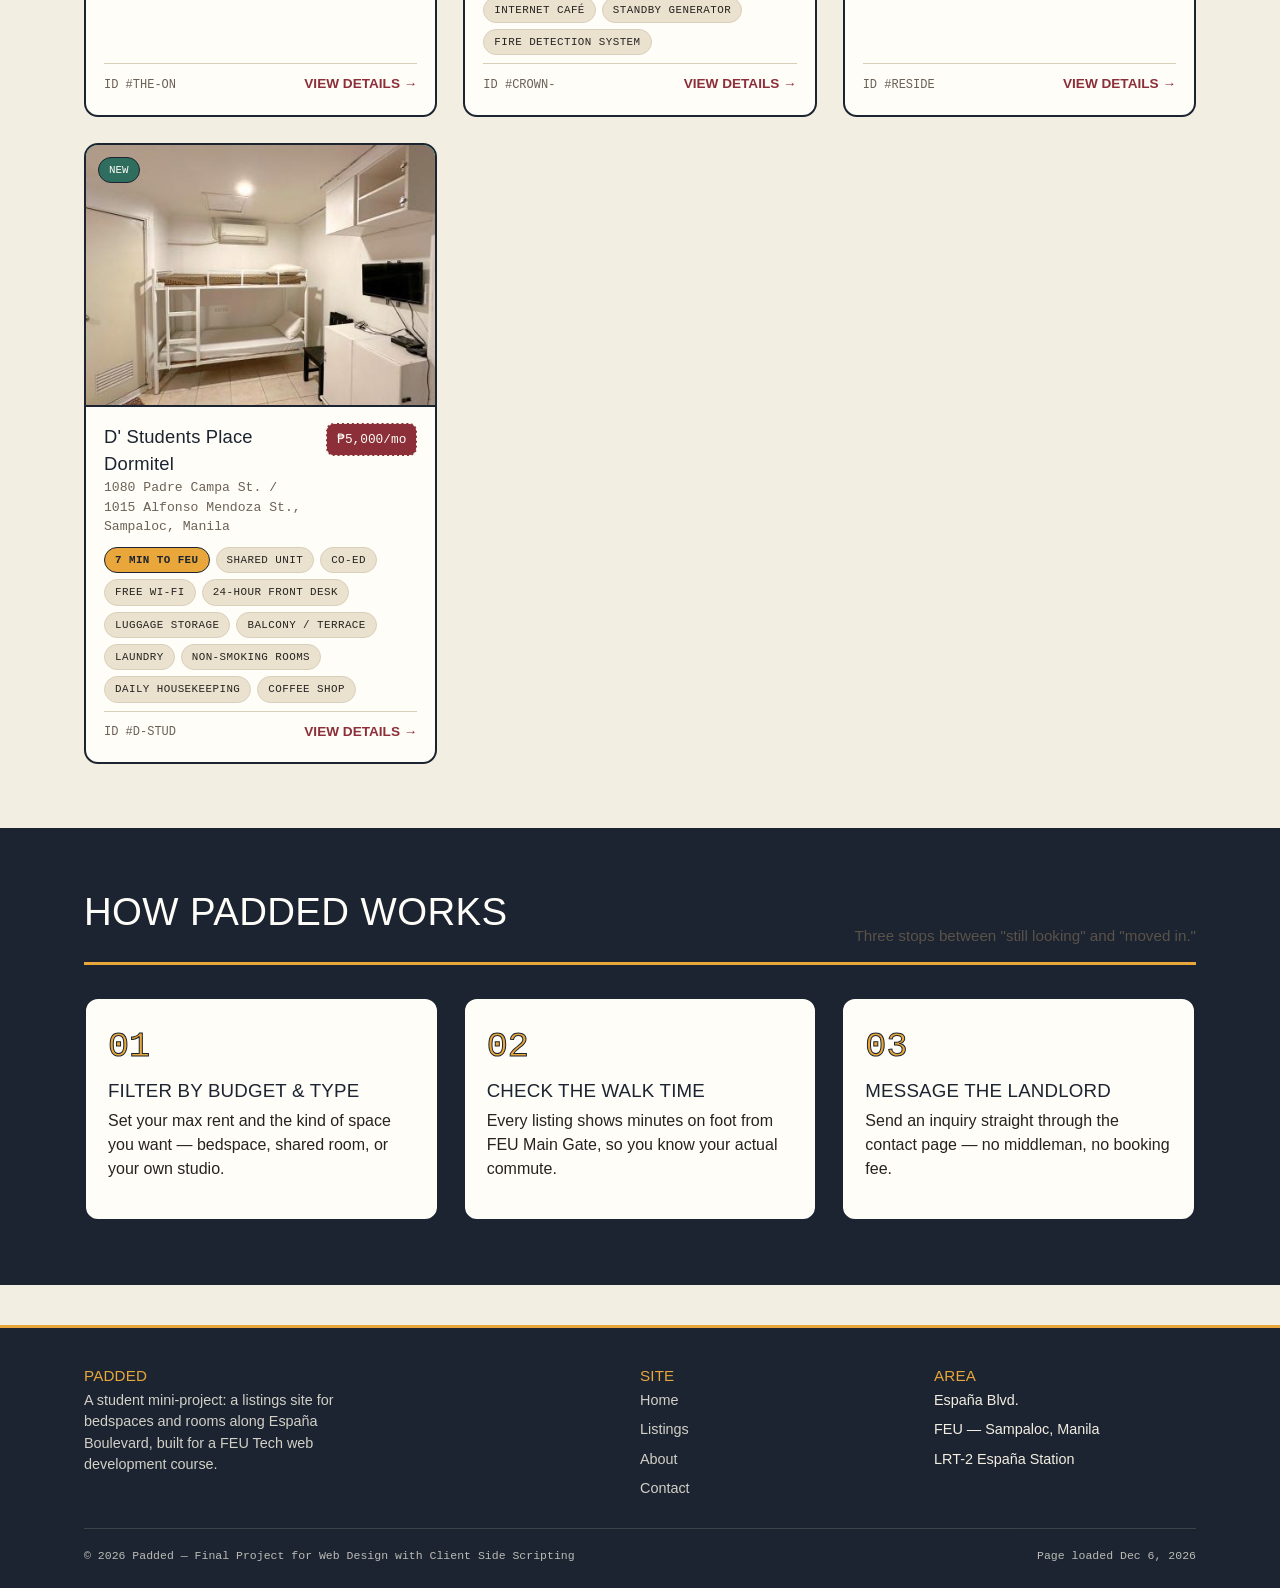
==== commit f45fd71c: "Update index.html" ====
--- a/index.html
+++ b/index.html
@@ -179,7 +179,7 @@
         </div>
       </div>
       <div class="footer-bottom">
-        <span>© 2026 Padded — Final Projeect for Web Design with Client Side Scripting</span>
+        <span>© 2026 Padded — Final Project for Web Design with Client Side Scripting</span>
         <span id="footerTime"></span>
       </div>
     </div>
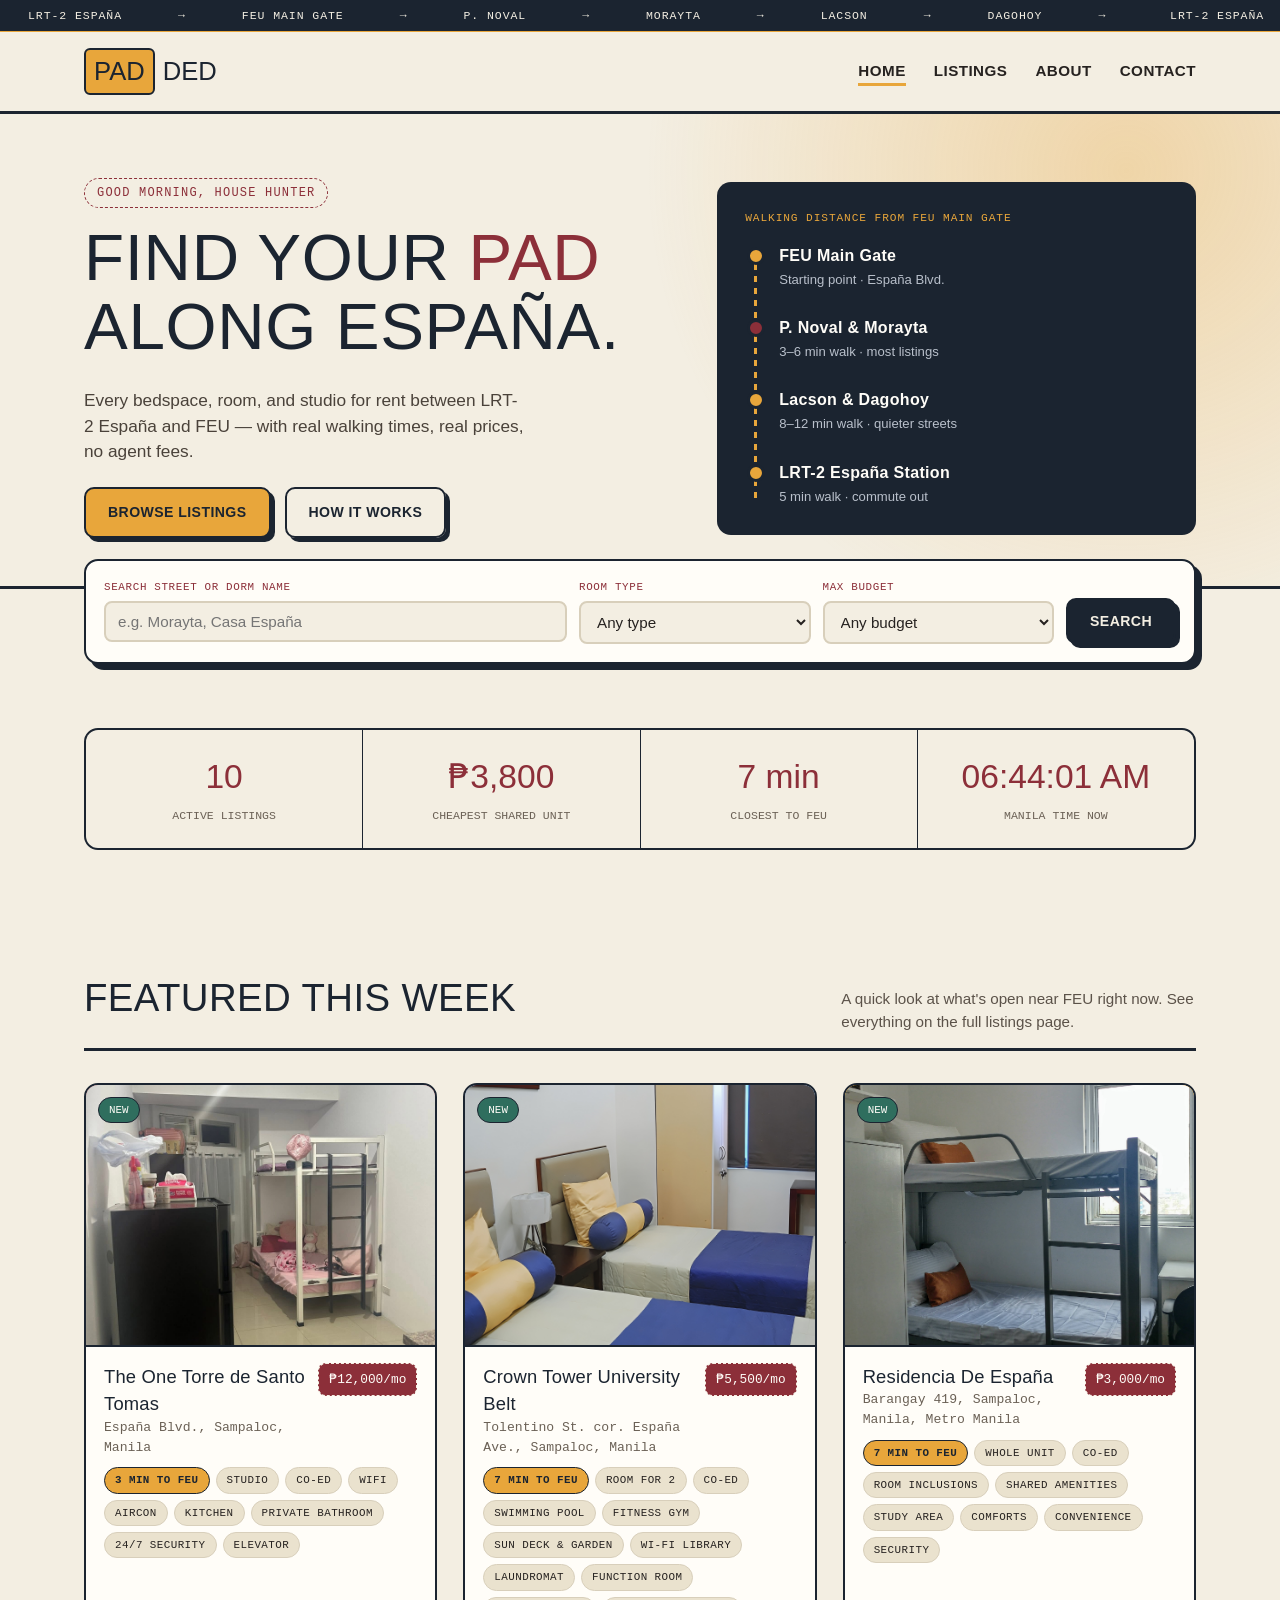
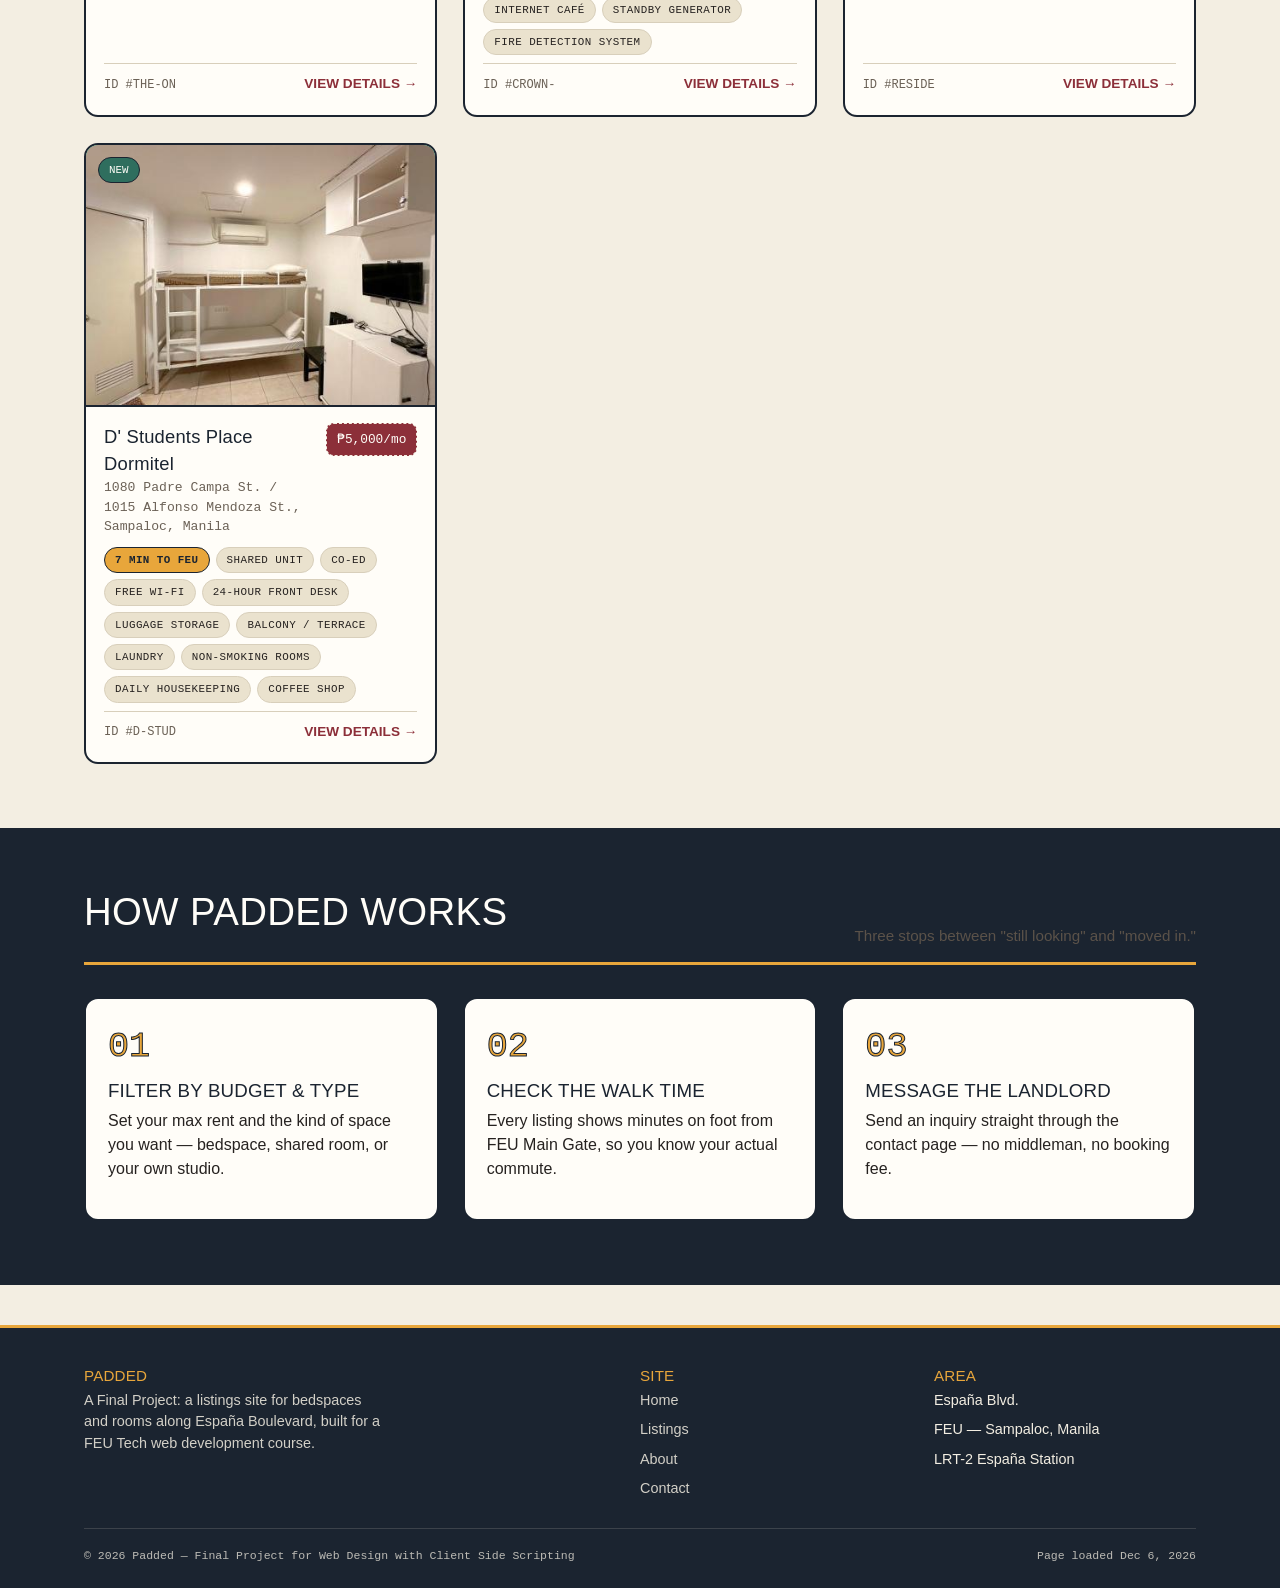
==== commit 12013580: "Update index.html" ====
--- a/index.html
+++ b/index.html
@@ -158,7 +158,7 @@
       <div class="footer-grid">
         <div>
           <h4>Padded</h4>
-          <p style="max-width:38ch;opacity:.85;font-size:.9rem;">A student mini-project: a listings site for bedspaces and rooms along España Boulevard, built for a FEU Tech web development course.</p>
+          <p style="max-width:38ch;opacity:.85;font-size:.9rem;">A Final Project: a listings site for bedspaces and rooms along España Boulevard, built for a FEU Tech web development course.</p>
         </div>
         <div>
           <h4>Site</h4>
